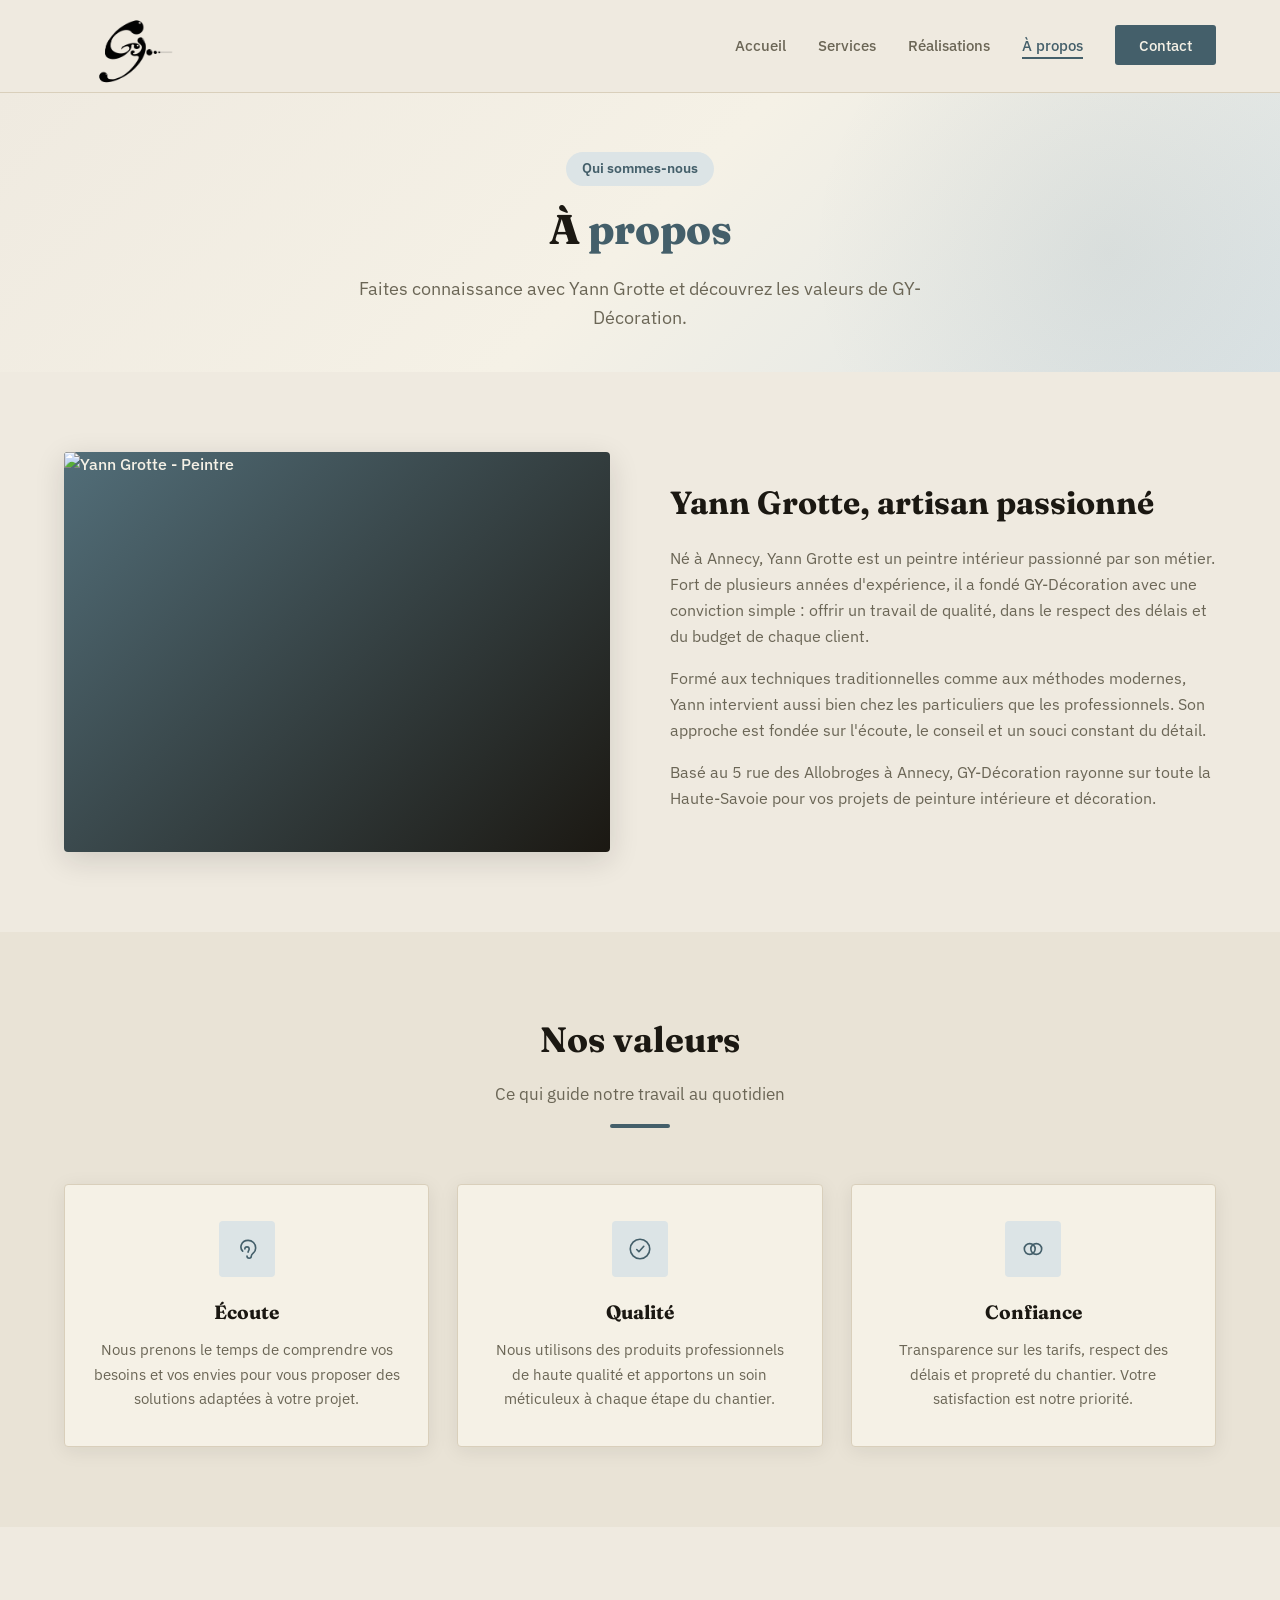
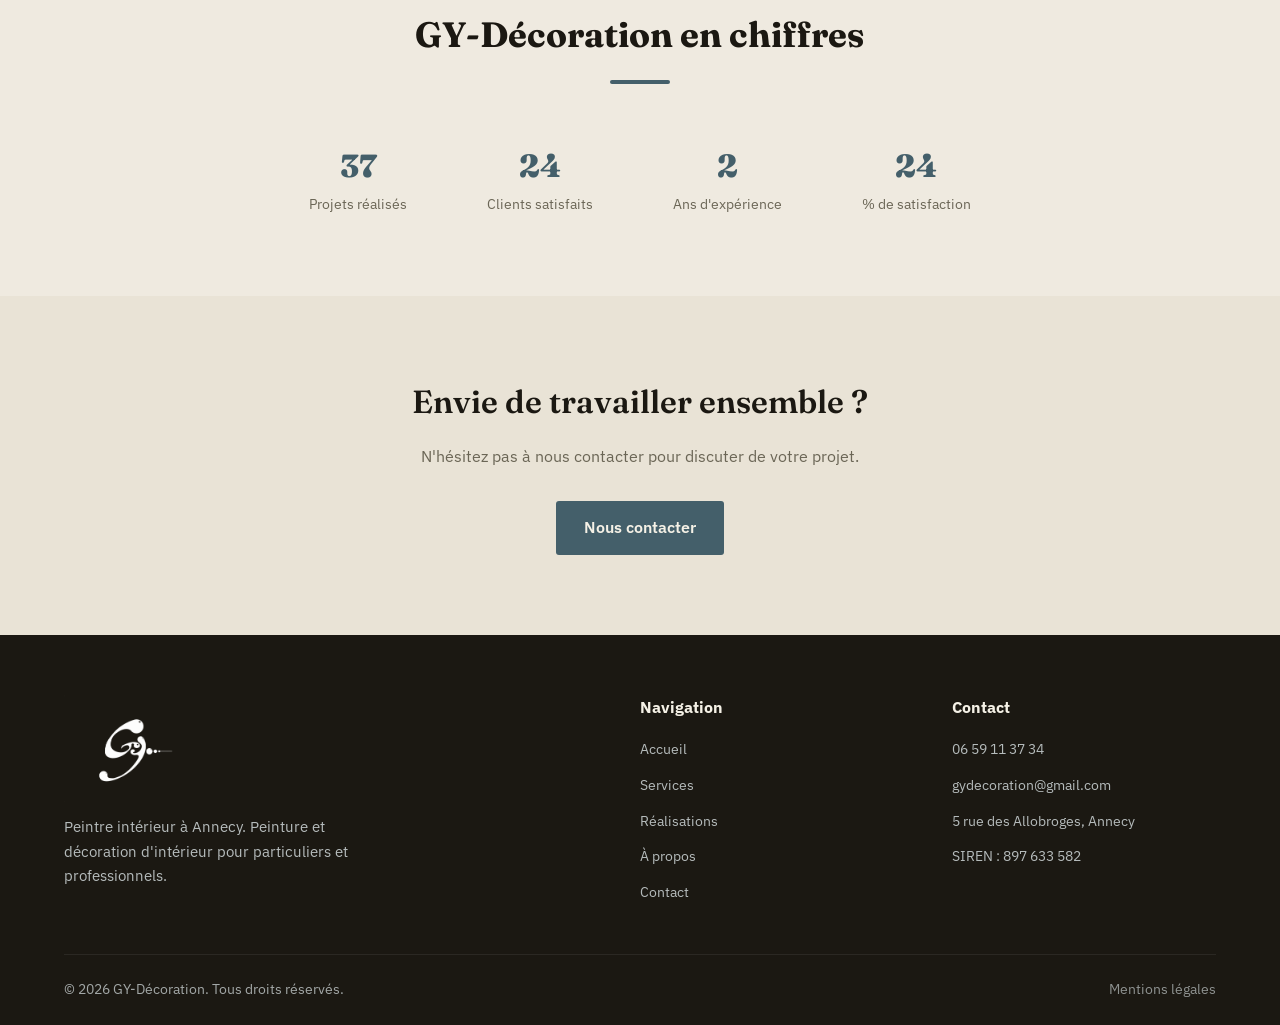
==== a-propos.html @ 1b8e7535 "Site vitrine GY-Décoration : direction Noir & Matière, formulaire fonctionnel, mentions légales et S" ====
<!doctype html>
<html lang="fr">
  <head>
    <meta charset="UTF-8" />
    <meta name="viewport" content="width=device-width, initial-scale=1.0" />
    <title>À propos | GY-Décoration - Peintre intérieur à Annecy</title>
    <meta
      name="description"
      content="Découvrez Yann Grotte et GY-Décoration, votre artisan peintre intérieur de confiance à Annecy depuis plusieurs années."
    />
    <meta property="og:type" content="website" />
    <meta property="og:title" content="À propos | GY-Décoration - Peintre intérieur à Annecy" />
    <meta property="og:description" content="Découvrez Yann Grotte et GY-Décoration, votre artisan peintre intérieur de confiance à Annecy depuis plusieurs années." />
    <meta property="og:image" content="https://gy-decoration.fr/img/logo-gy.png" />
    <meta property="og:url" content="https://gy-decoration.fr/a-propos.html" />
    <meta property="og:locale" content="fr_FR" />
    <meta name="twitter:card" content="summary_large_image" />
    <meta name="twitter:title" content="À propos | GY-Décoration - Peintre intérieur à Annecy" />
    <meta name="twitter:description" content="Découvrez Yann Grotte et GY-Décoration, votre artisan peintre intérieur de confiance à Annecy depuis plusieurs années." />
    <meta name="twitter:image" content="https://gy-decoration.fr/img/logo-gy.png" />
    <link rel="canonical" href="https://gy-decoration.fr/a-propos.html" />
    <link rel="preconnect" href="https://fonts.googleapis.com" />
    <link rel="preconnect" href="https://fonts.gstatic.com" crossorigin />
    <link
      href="https://fonts.googleapis.com/css2?family=Fraunces:opsz,wght@9..144,400;9..144,600&family=IBM+Plex+Sans:wght@400;500;600&display=swap"
      rel="stylesheet"
    />
    <link rel="icon" href="img/logo-gy.png" type="image/png" />
    <link rel="stylesheet" href="css/style.css" />
  </head>
  <body>
    <!-- HEADER -->
    <header class="header" id="header">
      <div class="container">
        <a href="index.html" class="logo"
          ><img src="img/logo-gy.png" alt=""
        /></a>
        <nav>
          <ul class="nav-links" id="navLinks">
            <li><a href="index.html">Accueil</a></li>
            <li><a href="services.html">Services</a></li>
            <li><a href="realisations.html">Réalisations</a></li>
            <li><a href="a-propos.html" class="active">À propos</a></li>
            <li><a href="contact.html" class="nav-cta">Contact</a></li>
          </ul>
        </nav>
        <button class="burger" id="burger" aria-label="Menu">
          <span></span>
          <span></span>
          <span></span>
        </button>
      </div>
    </header>

    <!-- PAGE HEADER -->
    <section class="hero" style="padding: 60px 0 40px">
      <div class="container" style="display: block; text-align: center">
        <span class="hero-badge">Qui sommes-nous</span>
        <h1 style="font-size: 2.6rem">
          À <span class="highlight">propos</span>
        </h1>
        <p
          style="max-width: 600px; margin: 16px auto 0; color: var(--gray-600)"
        >
          Faites connaissance avec Yann Grotte et découvrez les valeurs de
          GY-Décoration.
        </p>
      </div>
    </section>

    <!-- ABOUT -->
    <section class="section">
      <div class="container">
        <div class="about-content">
          <div class="about-image">
            <img
              src="https://images.pexels.com/photos/5691471/pexels-photo-5691471.jpeg?auto=compress&cs=tinysrgb&w=600&h=500&fit=crop"
              alt="Yann Grotte - Peintre"
              class="placeholder-img"
              style="object-fit: cover"
            />
          </div>
          <div class="about-text">
            <h2>Yann Grotte, artisan passionné</h2>
            <p>
              Né à Annecy, Yann Grotte est un peintre intérieur passionné par
              son métier. Fort de plusieurs années d'expérience, il a fondé
              GY-Décoration avec une conviction simple : offrir un travail de
              qualité, dans le respect des délais et du budget de chaque client.
            </p>
            <p>
              Formé aux techniques traditionnelles comme aux méthodes modernes,
              Yann intervient aussi bien chez les particuliers que les
              professionnels. Son approche est fondée sur l'écoute, le conseil
              et un souci constant du détail.
            </p>
            <p>
              Basé au 5 rue des Allobroges à Annecy, GY-Décoration rayonne sur
              toute la Haute-Savoie pour vos projets de peinture intérieure et
              décoration.
            </p>
          </div>
        </div>
      </div>
    </section>

    <!-- VALEURS -->
    <section class="section section-alt">
      <div class="container">
        <div class="section-header">
          <h2>Nos valeurs</h2>
          <p>Ce qui guide notre travail au quotidien</p>
          <div class="line"></div>
        </div>
        <div
          class="services-grid"
          style="grid-template-columns: repeat(3, 1fr)"
        >
          <div class="service-card" style="text-align: center">
            <div class="service-icon" style="margin: 0 auto 20px"><svg viewBox="0 0 24 24" fill="none" stroke="currentColor" stroke-width="1.5" stroke-linecap="round" stroke-linejoin="round" width="26" height="26"><path d="M8 14c-1.5-1.5-2-3.5-1.3-5.7C7.6 5.7 10 4 13 4c3.9 0 7 3.1 7 7 0 2.5-1.3 4-2.5 5-.8.7-1.5 1.3-1.5 2.5a2 2 0 0 1-4 0"/><path d="M10 12a2 2 0 1 1 4 0c0 1.2-1 1.8-1 3"/></svg></div>
            <h3>Écoute</h3>
            <p>
              Nous prenons le temps de comprendre vos besoins et vos envies pour
              vous proposer des solutions adaptées à votre projet.
            </p>
          </div>
          <div class="service-card" style="text-align: center">
            <div class="service-icon" style="margin: 0 auto 20px"><svg viewBox="0 0 24 24" fill="none" stroke="currentColor" stroke-width="1.5" stroke-linecap="round" stroke-linejoin="round" width="26" height="26"><circle cx="12" cy="12" r="9"/><path d="M9 12.5l2 2 4.5-5"/></svg></div>
            <h3>Qualité</h3>
            <p>
              Nous utilisons des produits professionnels de haute qualité et
              apportons un soin méticuleux à chaque étape du chantier.
            </p>
          </div>
          <div class="service-card" style="text-align: center">
            <div class="service-icon" style="margin: 0 auto 20px"><svg viewBox="0 0 24 24" fill="none" stroke="currentColor" stroke-width="1.5" stroke-linecap="round" stroke-linejoin="round" width="26" height="26"><circle cx="9" cy="12" r="5"/><circle cx="15" cy="12" r="5"/></svg></div>
            <h3>Confiance</h3>
            <p>
              Transparence sur les tarifs, respect des délais et propreté du
              chantier. Votre satisfaction est notre priorité.
            </p>
          </div>
        </div>
      </div>
    </section>

    <!-- CHIFFRES -->
    <section class="section">
      <div class="container">
        <div class="section-header">
          <h2>GY-Décoration en chiffres</h2>
          <div class="line"></div>
        </div>
        <div class="about-stats" style="justify-content: center; gap: 80px">
          <div class="stat">
            <span class="number" data-count="150">0</span>
            <span class="label">Projets réalisés</span>
          </div>
          <div class="stat">
            <span class="number" data-count="100">0</span>
            <span class="label">Clients satisfaits</span>
          </div>
          <div class="stat">
            <span class="number" data-count="10">0</span>
            <span class="label">Ans d'expérience</span>
          </div>
          <div class="stat">
            <span class="number" data-count="100">0</span>
            <span class="label">% de satisfaction</span>
          </div>
        </div>
      </div>
    </section>

    <!-- CTA -->
    <section class="section section-alt">
      <div class="container" style="text-align: center">
        <h2
          style="font-size: 2rem; color: var(--blue-900); margin-bottom: 16px"
        >
          Envie de travailler ensemble ?
        </h2>
        <p
          style="
            color: var(--gray-600);
            margin-bottom: 32px;
            max-width: 500px;
            margin-left: auto;
            margin-right: auto;
          "
        >
          N'hésitez pas à nous contacter pour discuter de votre projet.
        </p>
        <a href="contact.html" class="btn btn-primary">Nous contacter</a>
      </div>
    </section>

    <!-- FOOTER -->
    <footer class="footer">
      <div class="container">
        <div class="footer-grid">
          <div class="footer-brand">
            <a href="index.html" class="logo"
              ><img src="img/logo-gy.png" alt=""
            /></a>
            <p>
              Peintre intérieur à Annecy. Peinture et décoration d'intérieur
              pour particuliers et professionnels.
            </p>
          </div>
          <div>
            <h4>Navigation</h4>
            <ul>
              <li><a href="index.html">Accueil</a></li>
              <li><a href="services.html">Services</a></li>
              <li><a href="realisations.html">Réalisations</a></li>
              <li><a href="a-propos.html">À propos</a></li>
              <li><a href="contact.html">Contact</a></li>
            </ul>
          </div>
          <div>
            <h4>Contact</h4>
            <ul>
              <li><a href="tel:0659113734">06 59 11 37 34</a></li>
              <li>
                <a href="mailto:gydecoration@gmail.com"
                  >gydecoration@gmail.com</a
                >
              </li>
              <li><a href="#">5 rue des Allobroges, Annecy</a></li>
              <li><a href="#">SIREN : 897 633 582</a></li>
            </ul>
          </div>
        </div>
        <div class="footer-bottom">
          <span>&copy; 2026 GY-Décoration. Tous droits réservés.</span>
          <span><a href="mentions-legales.html" style="opacity: 0.85">Mentions légales</a></span>
        </div>
      </div>
    </footer>

    <script src="js/main.js"></script>
  </body>
</html>
---- css/style.css ----
/* ===== RESET & BASE ===== */
*,
*::before,
*::after {
  margin: 0;
  padding: 0;
  box-sizing: border-box;
}

:root {
  /* Direction "Noir et Matiere" : les noms de variables sont conserves
     pour ne pas casser les var() utilisees en inline dans les pages,
     mais portent desormais la palette plâtre, encre et ardoise. */
  --blue-900: #1b1812;
  --blue-700: #445f6a;
  --blue-600: #526e79;
  --blue-500: #7996a0;
  --blue-100: #dce4e6;
  --blue-50: #efeae0;
  --white: #f5f1e6;
  --gray-50: #e9e3d6;
  --gray-100: #e4dcc8;
  --gray-200: #d9cfbb;
  --gray-400: #a69c89;
  --gray-600: #6b6656;
  --gray-800: #2a251c;
  --shadow: 0 4px 20px rgba(27, 24, 18, 0.08);
  --shadow-lg: 0 8px 30px rgba(27, 24, 18, 0.14);
  --radius: 4px;
  --transition: 0.3s ease;
}

html {
  scroll-behavior: smooth;
}

body {
  font-family: 'IBM Plex Sans', system-ui, -apple-system, sans-serif;
  color: var(--gray-800);
  line-height: 1.6;
  background: var(--blue-50);
}

h1, h2, h3,
.hero h1,
.section-header h2,
.about-text h2,
.service-card h3,
.gallery-overlay h3,
.stat .number,
.contact-info h3,
.contact-form h3 {
  font-family: 'Fraunces', serif;
  font-weight: 600;
}

a {
  text-decoration: none;
  color: inherit;
}

ul {
  list-style: none;
}

img {
  max-width: 100%;
  display: block;
}

.container {
  max-width: 1200px;
  margin: 0 auto;
  padding: 0 24px;
}

/* ===== HEADER ===== */
.header {
  position: fixed;
  top: 0;
  left: 0;
  width: 100%;
  z-index: 1000;
  background: rgba(239, 234, 224, 0.92);
  backdrop-filter: blur(10px);
  border-bottom: 1px solid var(--gray-200);
  transition: var(--transition);
}

.header.scrolled {
  box-shadow: var(--shadow);
}

.header .container {
  display: flex;
  align-items: center;
  justify-content: space-between;
  height: 92px;
}

.logo {
  height: 100px;
  width: 150px;
  object-fit: contain;
}

.logo span {
  color: var(--blue-900);
}

.nav-links {
  display: flex;
  gap: 32px;
}

.nav-links a {
  font-size: 0.95rem;
  font-weight: 500;
  color: var(--gray-600);
  transition: var(--transition);
  position: relative;
}

.nav-links a::after {
  content: '';
  position: absolute;
  bottom: -4px;
  left: 0;
  width: 0;
  height: 2px;
  background: var(--blue-700);
  transition: var(--transition);
}

.nav-links a:hover,
.nav-links a.active {
  color: var(--blue-700);
}

.nav-links a:hover::after,
.nav-links a.active::after {
  width: 100%;
}

.nav-cta {
  background: var(--blue-700);
  color: var(--white) !important;
  padding: 10px 24px;
  border-radius: 3px;
  font-weight: 600;
  transition: var(--transition);
}

.nav-cta::after {
  display: none !important;
}

.nav-cta:hover {
  background: var(--blue-900);
  color: var(--white) !important;
}

/* Burger menu */
.burger {
  display: none;
  flex-direction: column;
  gap: 5px;
  cursor: pointer;
  background: none;
  border: none;
  padding: 4px;
}

.burger span {
  width: 24px;
  height: 2px;
  background: var(--gray-800);
  transition: var(--transition);
  border-radius: 2px;
}

.burger.active span:nth-child(1) {
  transform: rotate(45deg) translate(5px, 5px);
}

.burger.active span:nth-child(2) {
  opacity: 0;
}

.burger.active span:nth-child(3) {
  transform: rotate(-45deg) translate(5px, -5px);
}

/* ===== HERO ===== */
.hero {
  margin-top: 92px;
  padding: 100px 0 80px;
  background: linear-gradient(135deg, var(--blue-50) 0%, var(--white) 50%, var(--blue-100) 100%);
  position: relative;
  overflow: hidden;
}

.hero-watermark {
  position: absolute;
  top: -8%;
  right: -6%;
  width: 480px;
  max-width: 45vw;
  opacity: 0.05;
  pointer-events: none;
  z-index: 0;
}

.hero::before {
  content: '';
  position: absolute;
  top: -50%;
  right: -10%;
  width: 600px;
  height: 600px;
  border-radius: 50%;
  background: radial-gradient(circle, rgba(68, 95, 106, 0.08) 0%, transparent 70%);
}

.hero .container {
  display: flex;
  align-items: center;
  gap: 60px;
  position: relative;
  z-index: 1;
}

.hero-content {
  flex: 1;
}

.hero-badge {
  display: inline-block;
  background: var(--blue-100);
  color: var(--blue-700);
  padding: 6px 16px;
  border-radius: 20px;
  font-size: 0.85rem;
  font-weight: 600;
  margin-bottom: 20px;
}

.hero h1 {
  font-size: 3.2rem;
  font-weight: 800;
  line-height: 1.15;
  color: var(--blue-900);
  margin-bottom: 20px;
}

.hero h1 .highlight {
  color: var(--blue-700);
}

.hero p {
  font-size: 1.15rem;
  color: var(--gray-600);
  max-width: 500px;
  margin-bottom: 32px;
}

.hero-buttons {
  display: flex;
  gap: 16px;
  flex-wrap: wrap;
}

.hero-image {
  flex: 1;
  position: relative;
}

.hero-image .placeholder-img {
  width: 100%;
  height: 420px;
  background: linear-gradient(135deg, var(--blue-600), var(--blue-900));
  border-radius: var(--radius);
  display: flex;
  align-items: center;
  justify-content: center;
  color: var(--white);
  font-size: 1.1rem;
  font-weight: 500;
  box-shadow: var(--shadow-lg);
}

/* ===== BUTTONS ===== */
.btn {
  display: inline-flex;
  align-items: center;
  gap: 8px;
  padding: 14px 28px;
  border-radius: 3px;
  font-size: 1rem;
  font-weight: 600;
  cursor: pointer;
  transition: var(--transition);
  border: none;
}

.btn-primary {
  background: var(--blue-700);
  color: var(--white);
}

.btn-primary:hover {
  background: var(--blue-900);
  transform: translateY(-2px);
  box-shadow: 0 4px 12px rgba(27, 24, 18, 0.25);
}

.btn-outline {
  background: transparent;
  color: var(--blue-700);
  border: 2px solid var(--blue-700);
}

.btn-outline:hover {
  background: var(--blue-700);
  color: var(--white);
  transform: translateY(-2px);
}

/* ===== SECTIONS ===== */
.section {
  padding: 80px 0;
}

.section-alt {
  background: var(--gray-50);
}

.section-header {
  text-align: center;
  margin-bottom: 56px;
}

.section-header h2 {
  font-size: 2.2rem;
  font-weight: 700;
  color: var(--blue-900);
  margin-bottom: 12px;
}

.section-header p {
  font-size: 1.05rem;
  color: var(--gray-600);
  max-width: 600px;
  margin: 0 auto;
}

.section-header .line {
  width: 60px;
  height: 4px;
  background: var(--blue-700);
  border-radius: 2px;
  margin: 16px auto 0;
}

/* ===== SERVICES ===== */
.services-grid {
  display: grid;
  grid-template-columns: repeat(3, 1fr);
  gap: 28px;
}

.service-card {
  background: var(--white);
  padding: 36px 28px;
  border-radius: var(--radius);
  box-shadow: var(--shadow);
  transition: var(--transition);
  border: 1px solid var(--gray-200);
}

.service-card:hover {
  transform: translateY(-6px);
  box-shadow: var(--shadow-lg);
  border-color: var(--blue-500);
}

.service-icon {
  width: 56px;
  height: 56px;
  background: var(--blue-100);
  color: var(--blue-700);
  border-radius: 4px;
  display: flex;
  align-items: center;
  justify-content: center;
  font-size: 1.6rem;
  margin-bottom: 20px;
}

.service-card h3 {
  font-size: 1.2rem;
  font-weight: 700;
  color: var(--blue-900);
  margin-bottom: 10px;
}

.service-card p {
  font-size: 0.95rem;
  color: var(--gray-600);
}

/* ===== REALISATIONS ===== */
.gallery-grid {
  display: grid;
  grid-template-columns: repeat(3, 1fr);
  gap: 24px;
}

.gallery-item {
  position: relative;
  border-radius: var(--radius);
  overflow: hidden;
  cursor: pointer;
}

.gallery-item .placeholder-img {
  width: 100%;
  height: 280px;
  background: linear-gradient(135deg, var(--blue-500), var(--blue-900));
  display: flex;
  align-items: center;
  justify-content: center;
  color: var(--white);
  font-weight: 500;
  transition: var(--transition);
}

.gallery-overlay {
  position: absolute;
  inset: 0;
  background: linear-gradient(to top, rgba(27, 24, 18, 0.85), transparent);
  display: flex;
  flex-direction: column;
  justify-content: flex-end;
  padding: 24px;
  opacity: 0;
  transition: var(--transition);
}

.gallery-item:hover .gallery-overlay {
  opacity: 1;
}

.gallery-item:hover .placeholder-img {
  transform: scale(1.05);
}

.gallery-overlay h3 {
  color: var(--white);
  font-size: 1.1rem;
  margin-bottom: 4px;
}

.gallery-overlay p {
  color: var(--blue-100);
  font-size: 0.9rem;
}

/* ===== A PROPOS ===== */
.about-content {
  display: flex;
  align-items: center;
  gap: 60px;
}

.about-image {
  flex: 1;
}

.about-image .placeholder-img {
  width: 100%;
  height: 400px;
  background: linear-gradient(135deg, var(--blue-600), var(--blue-900));
  border-radius: var(--radius);
  display: flex;
  align-items: center;
  justify-content: center;
  color: var(--white);
  font-weight: 500;
  box-shadow: var(--shadow-lg);
}

.about-text {
  flex: 1;
}

.about-text h2 {
  font-size: 2rem;
  font-weight: 700;
  color: var(--blue-900);
  margin-bottom: 16px;
}

.about-text p {
  color: var(--gray-600);
  margin-bottom: 16px;
  font-size: 1.02rem;
}

.about-stats {
  display: flex;
  gap: 40px;
  margin-top: 28px;
}

.stat {
  text-align: center;
}

.stat .number {
  font-size: 2rem;
  font-weight: 800;
  color: var(--blue-700);
  display: block;
}

.stat .label {
  font-size: 0.85rem;
  color: var(--gray-600);
  margin-top: 4px;
}

/* ===== CONTACT ===== */
.contact-wrapper {
  display: grid;
  grid-template-columns: 1fr 1fr;
  gap: 48px;
}

.contact-info h3 {
  font-size: 1.4rem;
  font-weight: 700;
  color: var(--blue-900);
  margin-bottom: 16px;
}

.contact-info p {
  color: var(--gray-600);
  margin-bottom: 28px;
}

.contact-detail {
  display: flex;
  align-items: center;
  gap: 16px;
  margin-bottom: 20px;
}

.contact-detail .icon {
  width: 48px;
  height: 48px;
  background: var(--blue-100);
  color: var(--blue-700);
  border-radius: 4px;
  display: flex;
  align-items: center;
  justify-content: center;
  font-size: 1.2rem;
  flex-shrink: 0;
}

.contact-detail .text strong {
  display: block;
  color: var(--blue-900);
  font-size: 0.95rem;
}

.contact-detail .text span {
  color: var(--gray-600);
  font-size: 0.9rem;
}

/* ===== FORM ===== */
.contact-form {
  background: var(--white);
  padding: 36px;
  border-radius: var(--radius);
  box-shadow: var(--shadow);
  border: 1px solid var(--gray-200);
}

.form-group {
  margin-bottom: 20px;
}

.form-group label {
  display: block;
  font-size: 0.9rem;
  font-weight: 600;
  color: var(--blue-900);
  margin-bottom: 6px;
}

.form-group input,
.form-group textarea,
.form-group select {
  width: 100%;
  padding: 12px 16px;
  border: 1px solid var(--gray-200);
  border-radius: 4px;
  font-size: 0.95rem;
  font-family: inherit;
  transition: var(--transition);
  background: var(--gray-50);
}

.form-group input:focus,
.form-group textarea:focus,
.form-group select:focus {
  outline: none;
  border-color: var(--blue-600);
  box-shadow: 0 0 0 3px rgba(68, 95, 106, 0.15);
  background: var(--white);
}

.form-group textarea {
  resize: vertical;
  min-height: 120px;
}

.form-row {
  display: grid;
  grid-template-columns: 1fr 1fr;
  gap: 16px;
}

.form-submit {
  width: 100%;
  padding: 14px;
  background: var(--blue-700);
  color: var(--white);
  border: none;
  border-radius: 4px;
  font-size: 1rem;
  font-weight: 600;
  cursor: pointer;
  transition: var(--transition);
}

.form-submit:hover {
  background: var(--blue-900);
}

/* ===== FOOTER ===== */
.footer {
  background: var(--blue-900);
  color: var(--white);
  padding: 60px 0 24px;
}

.footer-grid {
  display: grid;
  grid-template-columns: 2fr 1fr 1fr;
  gap: 48px;
  margin-bottom: 40px;
}

.footer-brand .logo {
  color: var(--white);
  font-size: 1.5rem;
  margin-bottom: 12px;
  display: inline-block;
}

.footer-brand .logo img {
  filter: brightness(0) invert(1);
}

.footer-brand .logo span {
  color: var(--blue-500);
}

.footer-brand p {
  color: var(--blue-100);
  font-size: 0.95rem;
  opacity: 0.8;
  max-width: 320px;
}

.footer h4 {
  font-size: 1rem;
  font-weight: 700;
  margin-bottom: 16px;
  color: var(--white);
}

.footer ul li {
  margin-bottom: 10px;
}

.footer ul li a {
  color: var(--blue-100);
  opacity: 0.8;
  font-size: 0.9rem;
  transition: var(--transition);
}

.footer ul li a:hover {
  opacity: 1;
  color: var(--white);
}

.footer-bottom {
  border-top: 1px solid rgba(255, 255, 255, 0.1);
  padding-top: 24px;
  display: flex;
  justify-content: space-between;
  align-items: center;
  font-size: 0.85rem;
  color: var(--blue-100);
  opacity: 0.7;
}

/* ===== RESPONSIVE ===== */
@media (max-width: 968px) {
  .hero .container {
    flex-direction: column;
    text-align: center;
  }

  .hero p {
    margin: 0 auto 32px;
  }

  .hero-buttons {
    justify-content: center;
  }

  .hero h1 {
    font-size: 2.4rem;
  }

  .services-grid {
    grid-template-columns: repeat(2, 1fr);
  }

  .gallery-grid {
    grid-template-columns: repeat(2, 1fr);
  }

  .about-content {
    flex-direction: column;
  }

  .contact-wrapper {
    grid-template-columns: 1fr;
  }

  .footer {
    padding: 48px 0 20px;
  }

  .footer-grid {
    grid-template-columns: 1fr 1fr;
    gap: 32px;
  }

  .footer-brand {
    grid-column: 1 / -1;
  }

  .footer-brand p {
    max-width: 100%;
  }
}

@media (max-width: 640px) {
  .nav-links {
    position: fixed;
    top: 92px;
    left: 0;
    width: 100%;
    background: var(--white);
    flex-direction: column;
    align-items: center;
    padding: 32px 0;
    gap: 24px;
    box-shadow: var(--shadow-lg);
    transform: translateY(-120%);
    transition: var(--transition);
  }

  .nav-links.open {
    transform: translateY(0);
  }

  .burger {
    display: flex;
  }

  .hero {
    padding: 60px 0;
  }

  .hero h1 {
    font-size: 2rem;
  }

  .services-grid {
    grid-template-columns: 1fr;
  }

  .gallery-grid {
    grid-template-columns: 1fr;
  }

  .about-stats {
    justify-content: center;
  }

  .form-row {
    grid-template-columns: 1fr;
  }

  .footer {
    padding: 40px 0 20px;
  }

  .footer-grid {
    grid-template-columns: 1fr 1fr;
    gap: 28px;
    margin-bottom: 28px;
    text-align: center;
  }

  .footer-brand {
    grid-column: 1 / -1;
  }

  .footer-brand p {
    max-width: 100%;
    margin: 0 auto;
  }

  .footer h4 {
    margin-bottom: 12px;
  }

  .footer ul li {
    margin-bottom: 8px;
  }

  .footer-bottom {
    flex-direction: column;
    gap: 8px;
    text-align: center;
  }

  .section {
    padding: 60px 0;
  }
}
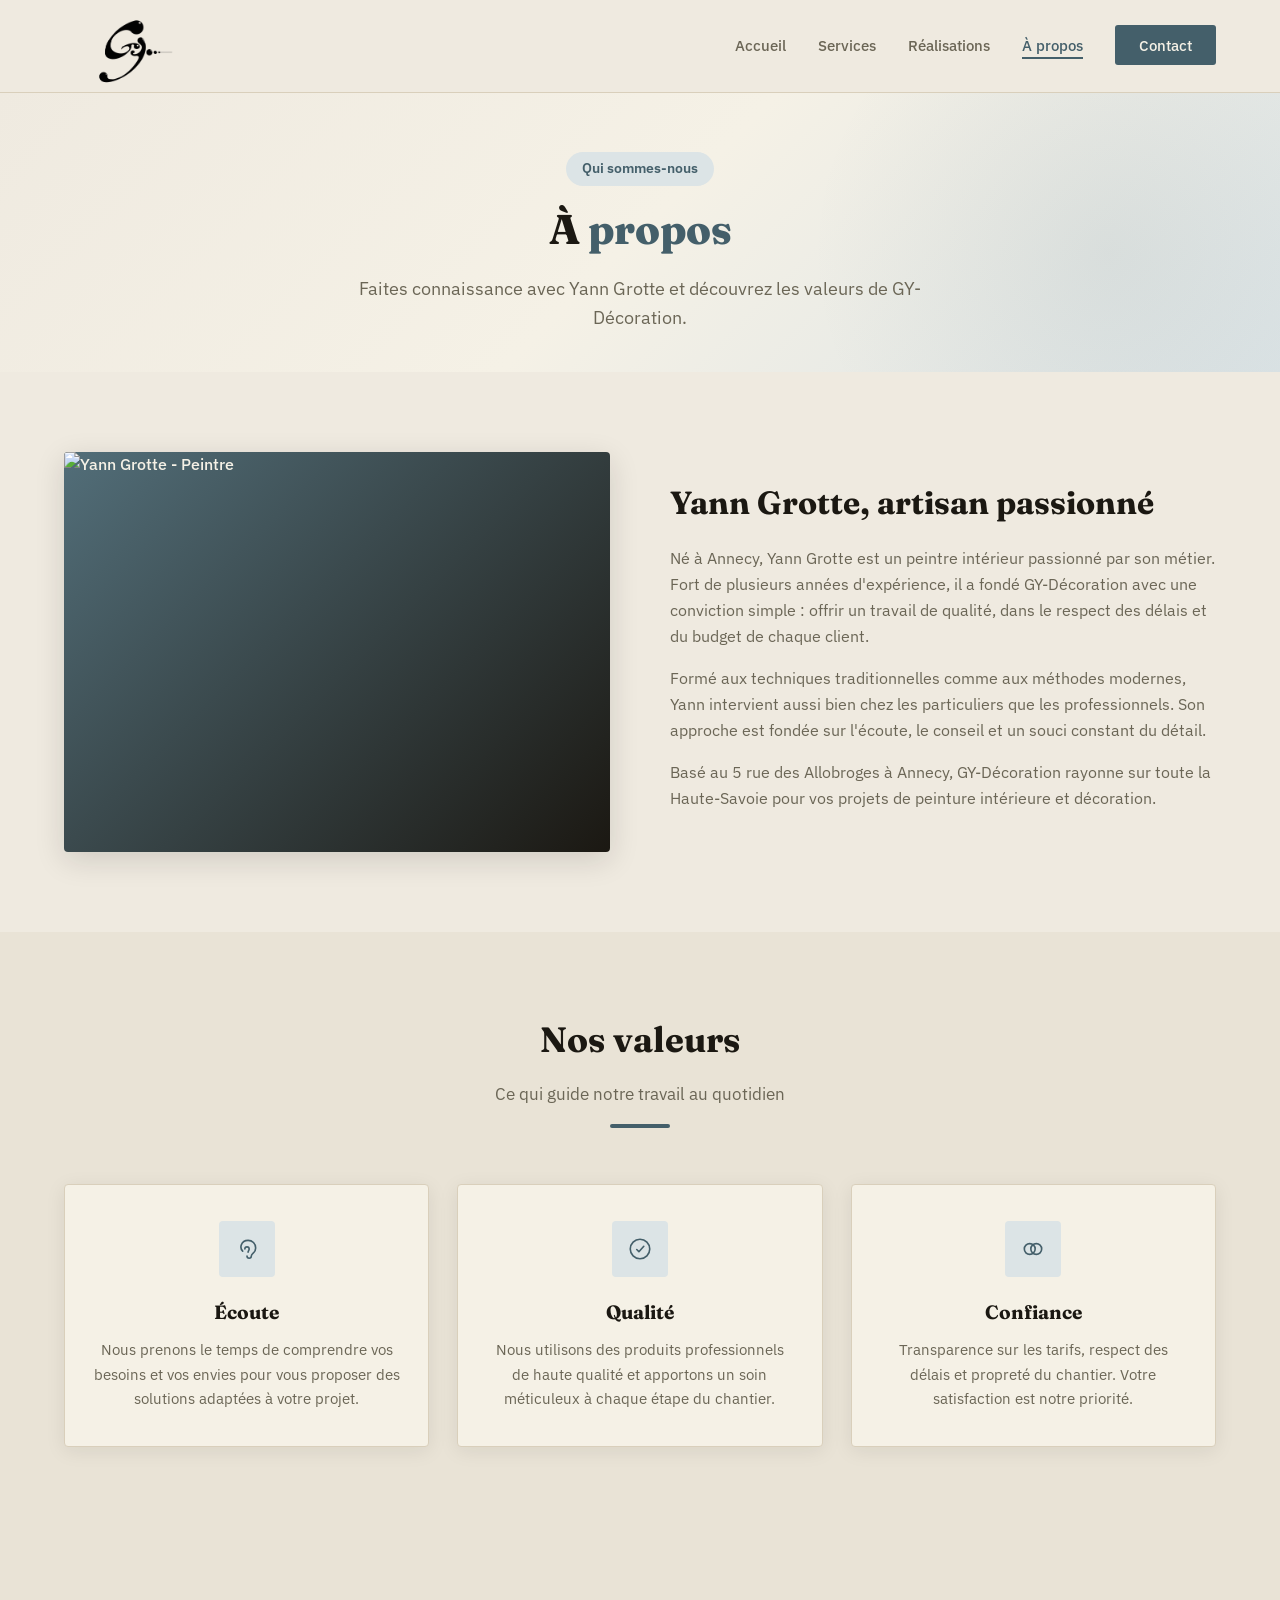
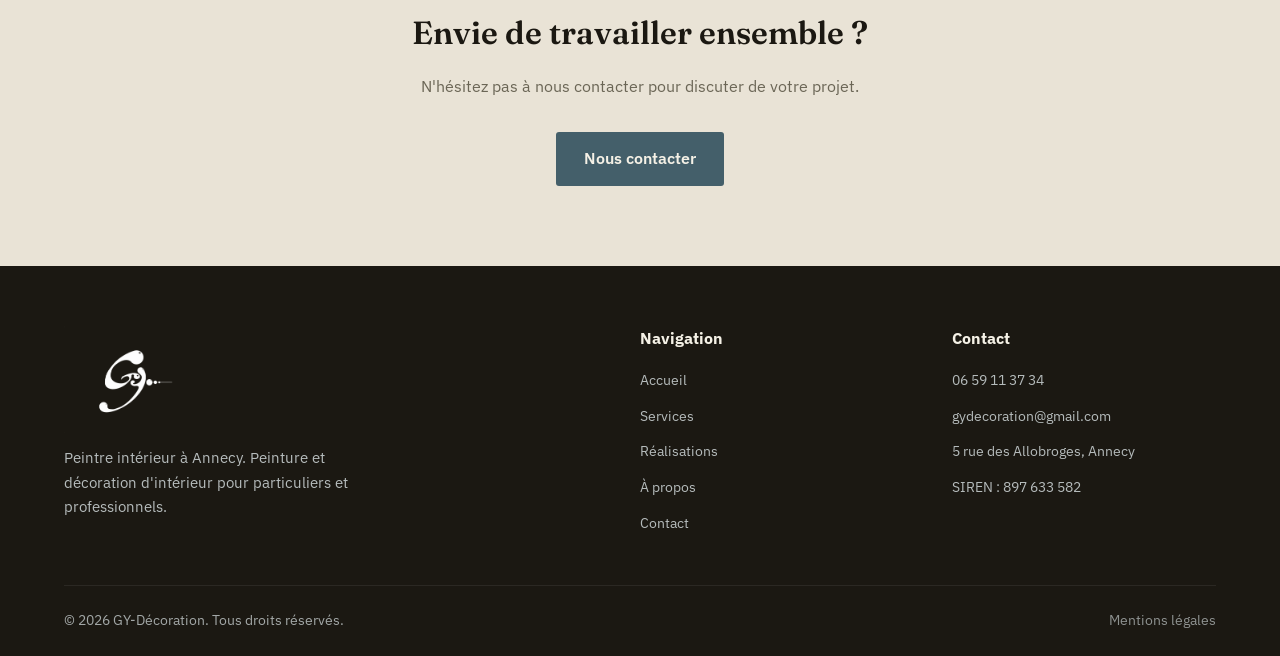
==== commit 3e784852: "Supprime les compteurs de statistiques (projets, clients, ans d'expérience) Yann ne souhaite pas aff" ====
--- a/a-propos.html
+++ b/a-propos.html
@@ -144,34 +144,6 @@
       </div>
     </section>
 
-    <!-- CHIFFRES -->
-    <section class="section">
-      <div class="container">
-        <div class="section-header">
-          <h2>GY-Décoration en chiffres</h2>
-          <div class="line"></div>
-        </div>
-        <div class="about-stats" style="justify-content: center; gap: 80px">
-          <div class="stat">
-            <span class="number" data-count="150">0</span>
-            <span class="label">Projets réalisés</span>
-          </div>
-          <div class="stat">
-            <span class="number" data-count="100">0</span>
-            <span class="label">Clients satisfaits</span>
-          </div>
-          <div class="stat">
-            <span class="number" data-count="10">0</span>
-            <span class="label">Ans d'expérience</span>
-          </div>
-          <div class="stat">
-            <span class="number" data-count="100">0</span>
-            <span class="label">% de satisfaction</span>
-          </div>
-        </div>
-      </div>
-    </section>
-
     <!-- CTA -->
     <section class="section section-alt">
       <div class="container" style="text-align: center">
--- a/css/style.css
+++ b/css/style.css
@@ -32,6 +32,7 @@
 
 html {
   scroll-behavior: smooth;
+  overscroll-behavior-y: none;
 }
 
 body {
@@ -39,6 +40,7 @@
   color: var(--gray-800);
   line-height: 1.6;
   background: var(--blue-50);
+  overscroll-behavior-y: none;
 }
 
 h1, h2, h3,
@@ -47,7 +49,6 @@
 .about-text h2,
 .service-card h3,
 .gallery-overlay h3,
-.stat .number,
 .contact-info h3,
 .contact-form h3 {
   font-family: 'Fraunces', serif;
@@ -505,29 +506,6 @@
   color: var(--gray-600);
   margin-bottom: 16px;
   font-size: 1.02rem;
-}
-
-.about-stats {
-  display: flex;
-  gap: 40px;
-  margin-top: 28px;
-}
-
-.stat {
-  text-align: center;
-}
-
-.stat .number {
-  font-size: 2rem;
-  font-weight: 800;
-  color: var(--blue-700);
-  display: block;
-}
-
-.stat .label {
-  font-size: 0.85rem;
-  color: var(--gray-600);
-  margin-top: 4px;
 }
 
 /* ===== CONTACT ===== */
@@ -787,11 +765,14 @@
     gap: 24px;
     box-shadow: var(--shadow-lg);
     transform: translateY(-120%);
-    transition: var(--transition);
+    visibility: hidden;
+    transition: transform var(--transition), visibility 0s linear 0.3s;
   }
 
   .nav-links.open {
     transform: translateY(0);
+    visibility: visible;
+    transition: transform var(--transition);
   }
 
   .burger {
@@ -812,10 +793,6 @@
 
   .gallery-grid {
     grid-template-columns: 1fr;
-  }
-
-  .about-stats {
-    justify-content: center;
   }
 
   .form-row {
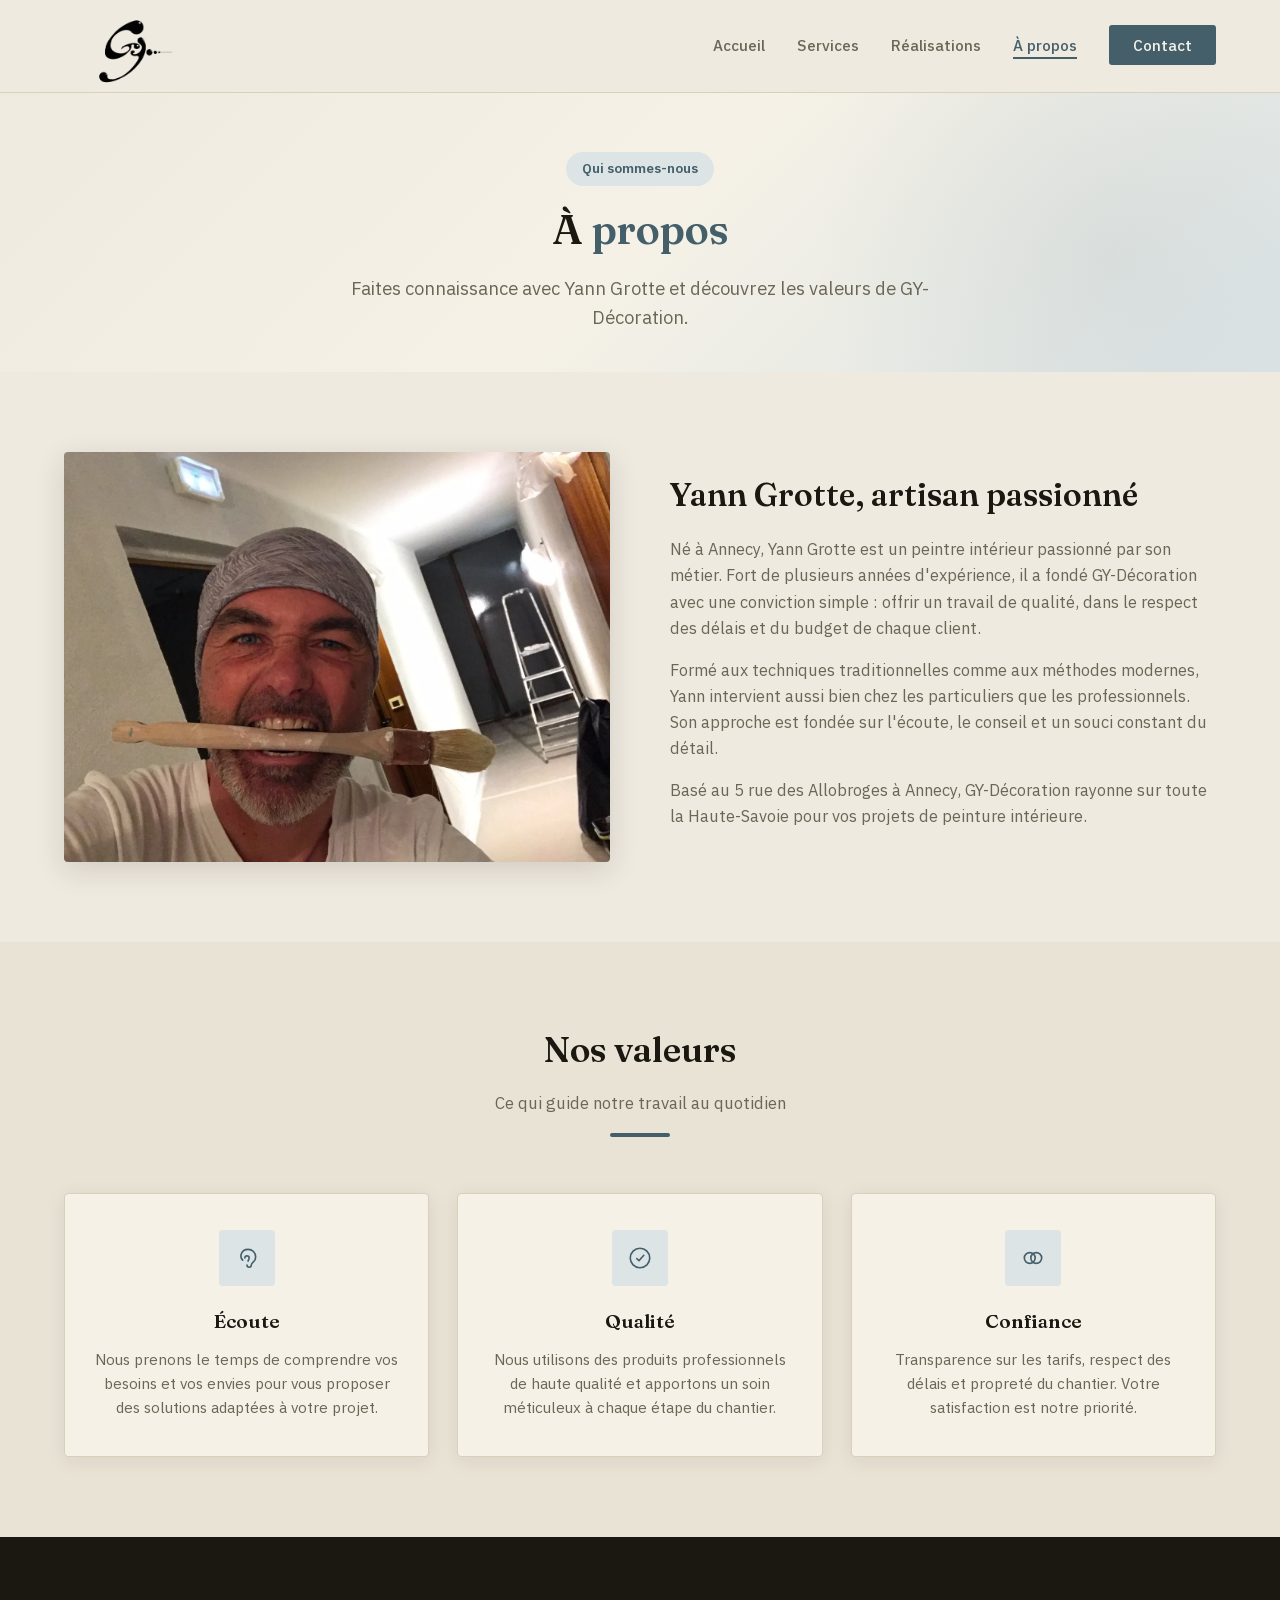
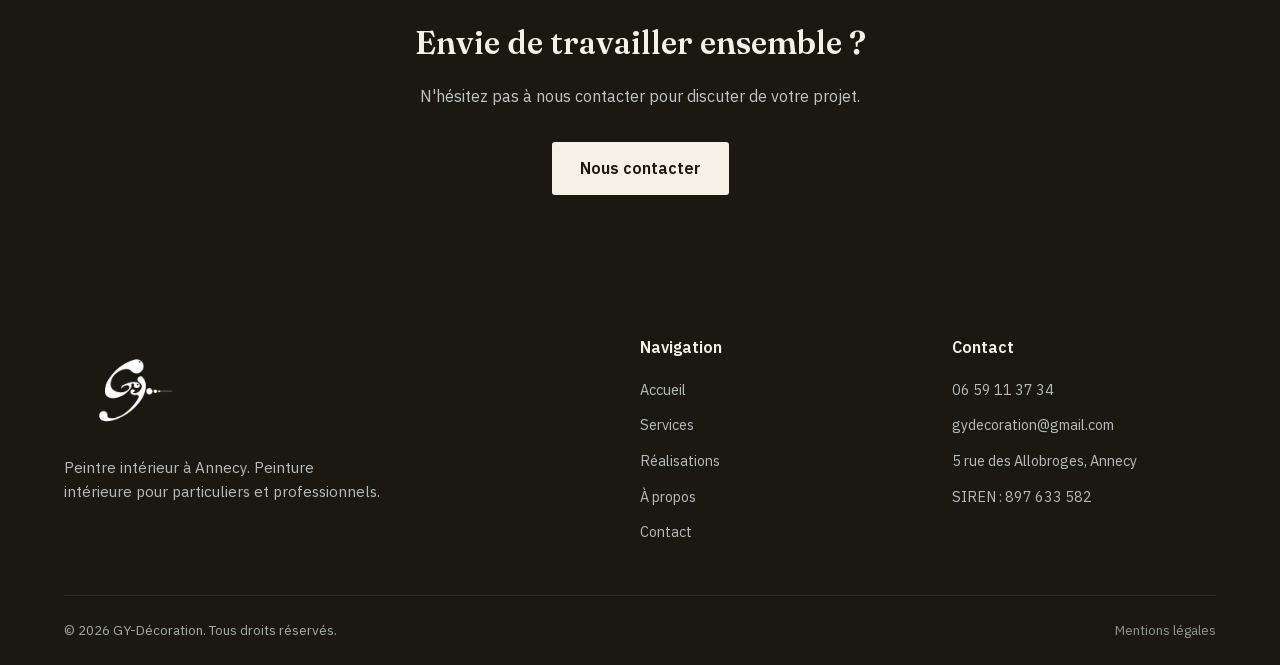
==== commit 91e72479: "Vraies photos de chantier, galerie filtrable, avant/après et mise en conformité RGPD - Photos de Yan" ====
--- a/a-propos.html
+++ b/a-propos.html
@@ -11,20 +11,15 @@
     <meta property="og:type" content="website" />
     <meta property="og:title" content="À propos | GY-Décoration - Peintre intérieur à Annecy" />
     <meta property="og:description" content="Découvrez Yann Grotte et GY-Décoration, votre artisan peintre intérieur de confiance à Annecy depuis plusieurs années." />
-    <meta property="og:image" content="https://gy-decoration.fr/img/logo-gy.png" />
+    <meta property="og:image" content="https://gy-decoration.fr/img/og-image.jpg" />
     <meta property="og:url" content="https://gy-decoration.fr/a-propos.html" />
     <meta property="og:locale" content="fr_FR" />
     <meta name="twitter:card" content="summary_large_image" />
     <meta name="twitter:title" content="À propos | GY-Décoration - Peintre intérieur à Annecy" />
     <meta name="twitter:description" content="Découvrez Yann Grotte et GY-Décoration, votre artisan peintre intérieur de confiance à Annecy depuis plusieurs années." />
-    <meta name="twitter:image" content="https://gy-decoration.fr/img/logo-gy.png" />
+    <meta name="twitter:image" content="https://gy-decoration.fr/img/og-image.jpg" />
     <link rel="canonical" href="https://gy-decoration.fr/a-propos.html" />
-    <link rel="preconnect" href="https://fonts.googleapis.com" />
-    <link rel="preconnect" href="https://fonts.gstatic.com" crossorigin />
-    <link
-      href="https://fonts.googleapis.com/css2?family=Fraunces:opsz,wght@9..144,400;9..144,600&family=IBM+Plex+Sans:wght@400;500;600&display=swap"
-      rel="stylesheet"
-    />
+    <link rel="preload" href="fonts/fraunces-latin.woff2" as="font" type="font/woff2" crossorigin />
     <link rel="icon" href="img/logo-gy.png" type="image/png" />
     <link rel="stylesheet" href="css/style.css" />
   </head>
@@ -73,12 +68,7 @@
       <div class="container">
         <div class="about-content">
           <div class="about-image">
-            <img
-              src="https://images.pexels.com/photos/5691471/pexels-photo-5691471.jpeg?auto=compress&cs=tinysrgb&w=600&h=500&fit=crop"
-              alt="Yann Grotte - Peintre"
-              class="placeholder-img"
-              style="object-fit: cover"
-            />
+            <img src="img/realisations/yann-grotte.webp" alt="Yann Grotte, peintre de GY-Décoration, pinceau entre les dents sur un chantier" width="1440" height="1080" decoding="async" />
           </div>
           <div class="about-text">
             <h2>Yann Grotte, artisan passionné</h2>
@@ -96,8 +86,7 @@
             </p>
             <p>
               Basé au 5 rue des Allobroges à Annecy, GY-Décoration rayonne sur
-              toute la Haute-Savoie pour vos projets de peinture intérieure et
-              décoration.
+              toute la Haute-Savoie pour vos projets de peinture intérieure.
             </p>
           </div>
         </div>
@@ -114,7 +103,6 @@
         </div>
         <div
           class="services-grid"
-          style="grid-template-columns: repeat(3, 1fr)"
         >
           <div class="service-card" style="text-align: center">
             <div class="service-icon" style="margin: 0 auto 20px"><svg viewBox="0 0 24 24" fill="none" stroke="currentColor" stroke-width="1.5" stroke-linecap="round" stroke-linejoin="round" width="26" height="26"><path d="M8 14c-1.5-1.5-2-3.5-1.3-5.7C7.6 5.7 10 4 13 4c3.9 0 7 3.1 7 7 0 2.5-1.3 4-2.5 5-.8.7-1.5 1.3-1.5 2.5a2 2 0 0 1-4 0"/><path d="M10 12a2 2 0 1 1 4 0c0 1.2-1 1.8-1 3"/></svg></div>
@@ -145,7 +133,7 @@
     </section>
 
     <!-- CTA -->
-    <section class="section section-alt">
+    <section class="section section-cta">
       <div class="container" style="text-align: center">
         <h2
           style="font-size: 2rem; color: var(--blue-900); margin-bottom: 16px"
@@ -176,8 +164,8 @@
               ><img src="img/logo-gy.png" alt=""
             /></a>
             <p>
-              Peintre intérieur à Annecy. Peinture et décoration d'intérieur
-              pour particuliers et professionnels.
+              Peintre intérieur à Annecy. Peinture intérieure pour particuliers
+              et professionnels.
             </p>
           </div>
           <div>
--- a/css/style.css
+++ b/css/style.css
@@ -1,3 +1,22 @@
+/* ===== POLICES (hébergées sur le site : aucune requête vers Google, RGPD) ===== */
+@font-face {
+  font-family: 'Fraunces';
+  font-style: normal;
+  font-weight: 400 600;
+  font-display: swap;
+  src: url('../fonts/fraunces-latin.woff2') format('woff2');
+  unicode-range: U+0000-00FF, U+0131, U+0152-0153, U+02BB-02BC, U+02C6, U+02DA, U+02DC, U+0304, U+0308, U+0329, U+2000-206F, U+20AC, U+2122, U+2191, U+2193, U+2212, U+2215, U+FEFF, U+FFFD;
+}
+
+@font-face {
+  font-family: 'IBM Plex Sans';
+  font-style: normal;
+  font-weight: 400 600;
+  font-display: swap;
+  src: url('../fonts/ibm-plex-sans-latin.woff2') format('woff2');
+  unicode-range: U+0000-00FF, U+0131, U+0152-0153, U+02BB-02BC, U+02C6, U+02DA, U+02DC, U+0304, U+0308, U+0329, U+2000-206F, U+20AC, U+2122, U+2191, U+2193, U+2212, U+2215, U+FEFF, U+FFFD;
+}
+
 /* ===== RESET & BASE ===== */
 *,
 *::before,
@@ -276,18 +295,25 @@
   position: relative;
 }
 
-.hero-image .placeholder-img {
+.hero-image img {
   width: 100%;
-  height: 420px;
-  background: linear-gradient(135deg, var(--blue-600), var(--blue-900));
+  height: 440px;
+  object-fit: cover;
   border-radius: var(--radius);
-  display: flex;
-  align-items: center;
-  justify-content: center;
+  box-shadow: var(--shadow-lg);
+  background: var(--gray-200);
+}
+
+.hero-image-caption {
+  position: absolute;
+  left: 16px;
+  bottom: 16px;
+  background: rgba(27, 24, 18, 0.72);
   color: var(--white);
-  font-size: 1.1rem;
-  font-weight: 500;
-  box-shadow: var(--shadow-lg);
+  font-size: 0.8rem;
+  letter-spacing: 0.02em;
+  padding: 6px 12px;
+  border-radius: 3px;
 }
 
 /* ===== BUTTONS ===== */
@@ -419,21 +445,28 @@
 
 .gallery-item {
   position: relative;
+  display: block;
   border-radius: var(--radius);
   overflow: hidden;
-  cursor: pointer;
-}
-
-.gallery-item .placeholder-img {
+  cursor: zoom-in;
+  background: var(--gray-200);
+}
+
+.gallery-item img {
   width: 100%;
-  height: 280px;
-  background: linear-gradient(135deg, var(--blue-500), var(--blue-900));
-  display: flex;
-  align-items: center;
-  justify-content: center;
-  color: var(--white);
-  font-weight: 500;
-  transition: var(--transition);
+  height: auto;
+  aspect-ratio: 4 / 3;
+  object-fit: cover;
+  transition: transform 0.6s ease;
+}
+
+.gallery-item:focus-visible {
+  outline: 3px solid var(--blue-700);
+  outline-offset: 3px;
+}
+
+.gallery-item.is-hidden {
+  display: none;
 }
 
 .gallery-overlay {
@@ -448,12 +481,21 @@
   transition: var(--transition);
 }
 
-.gallery-item:hover .gallery-overlay {
+.gallery-item:hover .gallery-overlay,
+.gallery-item:focus-visible .gallery-overlay {
   opacity: 1;
 }
 
-.gallery-item:hover .placeholder-img {
-  transform: scale(1.05);
+.gallery-item:hover img {
+  transform: scale(1.04);
+}
+
+/* Sur écran tactile, pas de survol : la légende reste visible */
+@media (hover: none) {
+  .gallery-overlay {
+    opacity: 1;
+    background: linear-gradient(to top, rgba(27, 24, 18, 0.75), transparent 55%);
+  }
 }
 
 .gallery-overlay h3 {
@@ -478,17 +520,14 @@
   flex: 1;
 }
 
-.about-image .placeholder-img {
+.about-image img {
   width: 100%;
-  height: 400px;
-  background: linear-gradient(135deg, var(--blue-600), var(--blue-900));
+  height: auto;
+  aspect-ratio: 4 / 3;
+  object-fit: cover;
   border-radius: var(--radius);
-  display: flex;
-  align-items: center;
-  justify-content: center;
-  color: var(--white);
-  font-weight: 500;
   box-shadow: var(--shadow-lg);
+  background: var(--gray-200);
 }
 
 .about-text {
@@ -506,6 +545,10 @@
   color: var(--gray-600);
   margin-bottom: 16px;
   font-size: 1.02rem;
+}
+
+.about-text .btn {
+  margin-top: 8px;
 }
 
 /* ===== CONTACT ===== */
@@ -629,6 +672,57 @@
   background: var(--blue-900);
 }
 
+/* ===== CARTE (chargée au clic) ===== */
+.map-consent {
+  height: 100%;
+  display: flex;
+  flex-direction: column;
+  align-items: center;
+  justify-content: center;
+  gap: 8px;
+  padding: 20px;
+  text-align: center;
+  background: var(--gray-50);
+  color: var(--blue-700);
+}
+
+.map-consent p {
+  margin: 0;
+  color: var(--blue-900);
+  font-weight: 500;
+}
+
+.map-consent-btn {
+  padding: 8px 18px;
+  font-size: 0.9rem;
+}
+
+.map-consent small {
+  font-size: 0.75rem;
+  color: var(--gray-600);
+  max-width: 340px;
+}
+
+.map-consent small a,
+.form-rgpd a {
+  color: var(--blue-700);
+  text-decoration: underline;
+}
+
+.map-consent iframe {
+  border: 0;
+  display: block;
+  width: 100%;
+  height: 100%;
+}
+
+.form-rgpd {
+  font-size: 0.75rem;
+  line-height: 1.5;
+  color: var(--gray-600);
+  margin-top: 16px;
+}
+
 /* ===== FOOTER ===== */
 .footer {
   background: var(--blue-900);
@@ -699,6 +793,290 @@
   opacity: 0.7;
 }
 
+
+/* ===== GRILLE 4 COLONNES (méthode) ===== */
+.services-grid-4 {
+  grid-template-columns: repeat(4, 1fr);
+}
+
+/* 5 cartes : la dernière ligne est centrée au lieu de rester calée à gauche */
+.services-grid-center {
+  display: flex;
+  flex-wrap: wrap;
+  justify-content: center;
+}
+
+.services-grid-center .service-card {
+  flex: 0 1 calc((100% - 56px) / 3);
+}
+
+/* ===== CTA ===== */
+.section-cta {
+  background: var(--blue-900);
+}
+
+.section-cta h2 {
+  color: var(--white) !important;
+}
+
+.section-cta p {
+  color: var(--blue-100) !important;
+  opacity: 0.85;
+}
+
+.section-cta .btn-primary {
+  background: var(--white);
+  color: var(--blue-900);
+}
+
+.section-cta .btn-primary:hover {
+  background: var(--blue-100);
+  box-shadow: none;
+}
+
+/* ===== FILTRES REALISATIONS ===== */
+.filters {
+  display: flex;
+  flex-wrap: wrap;
+  justify-content: center;
+  gap: 10px;
+  margin-bottom: 40px;
+}
+
+.filter {
+  font: inherit;
+  font-size: 0.92rem;
+  font-weight: 500;
+  padding: 9px 18px;
+  border-radius: 3px;
+  border: 1px solid var(--gray-200);
+  background: var(--white);
+  color: var(--gray-600);
+  cursor: pointer;
+  transition: var(--transition);
+}
+
+.filter:hover {
+  border-color: var(--blue-700);
+  color: var(--blue-700);
+}
+
+.filter.is-active {
+  background: var(--blue-900);
+  border-color: var(--blue-900);
+  color: var(--white);
+}
+
+/* ===== AVANT / APRES ===== */
+.ba-grid {
+  display: grid;
+  grid-template-columns: repeat(2, 1fr);
+  gap: 32px;
+}
+
+.ba-grid-single {
+  grid-template-columns: 1fr;
+  max-width: 860px;
+  margin: 0 auto;
+}
+
+.ba-frame {
+  position: relative;
+  overflow: hidden;
+  border-radius: var(--radius);
+  box-shadow: var(--shadow-lg);
+  aspect-ratio: 4 / 3;
+  background: var(--gray-200);
+  user-select: none;
+}
+
+.ba-frame img {
+  position: absolute;
+  inset: 0;
+  width: 100%;
+  height: 100%;
+  object-fit: cover;
+  pointer-events: none;
+}
+
+.ba-before {
+  clip-path: inset(0 calc(100% - var(--pos)) 0 0);
+}
+
+.ba-handle {
+  position: absolute;
+  top: 0;
+  bottom: 0;
+  left: var(--pos);
+  width: 2px;
+  margin-left: -1px;
+  background: var(--white);
+  pointer-events: none;
+}
+
+.ba-handle::after {
+  content: '';
+  position: absolute;
+  top: 50%;
+  left: 50%;
+  width: 44px;
+  height: 44px;
+  transform: translate(-50%, -50%);
+  border-radius: 50%;
+  background: var(--white) url("data:image/svg+xml,%3Csvg xmlns='http://www.w3.org/2000/svg' viewBox='0 0 24 24' fill='none' stroke='%231b1812' stroke-width='1.6' stroke-linecap='round' stroke-linejoin='round'%3E%3Cpath d='M9 7l-5 5 5 5M15 7l5 5-5 5'/%3E%3C/svg%3E") center / 22px no-repeat;
+  box-shadow: 0 2px 10px rgba(27, 24, 18, 0.3);
+}
+
+.ba-range {
+  position: absolute;
+  inset: 0;
+  width: 100%;
+  height: 100%;
+  margin: 0;
+  opacity: 0;
+  cursor: ew-resize;
+  touch-action: pan-y;
+}
+
+.ba-range:focus-visible ~ .ba-handle::after,
+.ba-frame:has(.ba-range:focus-visible) .ba-handle::after {
+  outline: 3px solid var(--blue-500);
+  outline-offset: 2px;
+}
+
+.ba-tag {
+  position: absolute;
+  top: 14px;
+  padding: 4px 10px;
+  font-size: 0.75rem;
+  font-weight: 600;
+  letter-spacing: 0.08em;
+  text-transform: uppercase;
+  background: rgba(27, 24, 18, 0.72);
+  color: var(--white);
+  border-radius: 3px;
+  pointer-events: none;
+}
+
+.ba-tag-before {
+  left: 14px;
+}
+
+.ba-tag-after {
+  right: 14px;
+}
+
+.ba figcaption {
+  margin-top: 14px;
+  font-size: 0.95rem;
+  color: var(--gray-600);
+  text-align: center;
+}
+
+.ba figcaption strong {
+  font-family: 'Fraunces', serif;
+  font-weight: 600;
+  color: var(--blue-900);
+}
+
+/* ===== LIGHTBOX ===== */
+.lightbox {
+  border: none;
+  padding: 0;
+  background: transparent;
+  max-width: 100vw;
+  max-height: 100vh;
+  width: 100vw;
+  height: 100vh;
+  margin: 0;
+  overflow: hidden;
+}
+
+.lightbox[open] {
+  display: flex;
+  align-items: center;
+  justify-content: center;
+}
+
+.lightbox::backdrop {
+  background: rgba(17, 15, 11, 0.94);
+}
+
+.lightbox figure {
+  max-width: min(1200px, 88vw);
+  text-align: center;
+}
+
+.lightbox img {
+  max-width: 100%;
+  max-height: 82vh;
+  margin: 0 auto;
+  border-radius: 3px;
+}
+
+.lightbox figcaption {
+  margin-top: 14px;
+  color: var(--blue-100);
+  font-size: 0.95rem;
+}
+
+.lightbox figcaption strong {
+  font-family: 'Fraunces', serif;
+  font-weight: 600;
+  color: var(--white);
+  margin-right: 6px;
+}
+
+.lightbox-close,
+.lightbox-nav {
+  position: absolute;
+  background: none;
+  border: none;
+  color: var(--white);
+  cursor: pointer;
+  line-height: 1;
+  opacity: 0.8;
+  transition: opacity var(--transition);
+}
+
+.lightbox-close:hover,
+.lightbox-nav:hover {
+  opacity: 1;
+}
+
+.lightbox-close {
+  top: 16px;
+  right: 22px;
+  font-size: 2.6rem;
+}
+
+.lightbox-nav {
+  top: 50%;
+  transform: translateY(-50%);
+  font-size: 3.4rem;
+  padding: 12px 18px;
+}
+
+.lightbox-prev {
+  left: 8px;
+}
+
+.lightbox-next {
+  right: 8px;
+}
+
+@media (prefers-reduced-motion: reduce) {
+  html {
+    scroll-behavior: auto;
+  }
+
+  *,
+  *::before,
+  *::after {
+    transition: none !important;
+  }
+}
+
 /* ===== RESPONSIVE ===== */
 @media (max-width: 968px) {
   .hero .container {
@@ -726,8 +1104,30 @@
     grid-template-columns: repeat(2, 1fr);
   }
 
+  .services-grid-4 {
+    grid-template-columns: repeat(2, 1fr);
+  }
+
+  .services-grid-center .service-card {
+    flex-basis: calc((100% - 28px) / 2);
+  }
+
+  .hero-image {
+    width: 100%;
+  }
+
+  .hero-image img {
+    height: auto;
+    aspect-ratio: 3 / 2;
+  }
+
   .about-content {
     flex-direction: column;
+    gap: 36px;
+  }
+
+  .about-image {
+    width: 100%;
   }
 
   .contact-wrapper {
@@ -795,6 +1195,21 @@
     grid-template-columns: 1fr;
   }
 
+  .services-grid-4,
+  .ba-grid {
+    grid-template-columns: 1fr;
+  }
+
+  .services-grid-center .service-card {
+    flex-basis: 100%;
+  }
+
+  .lightbox-nav {
+    top: auto;
+    bottom: 12px;
+    transform: none;
+  }
+
   .form-row {
     grid-template-columns: 1fr;
   }
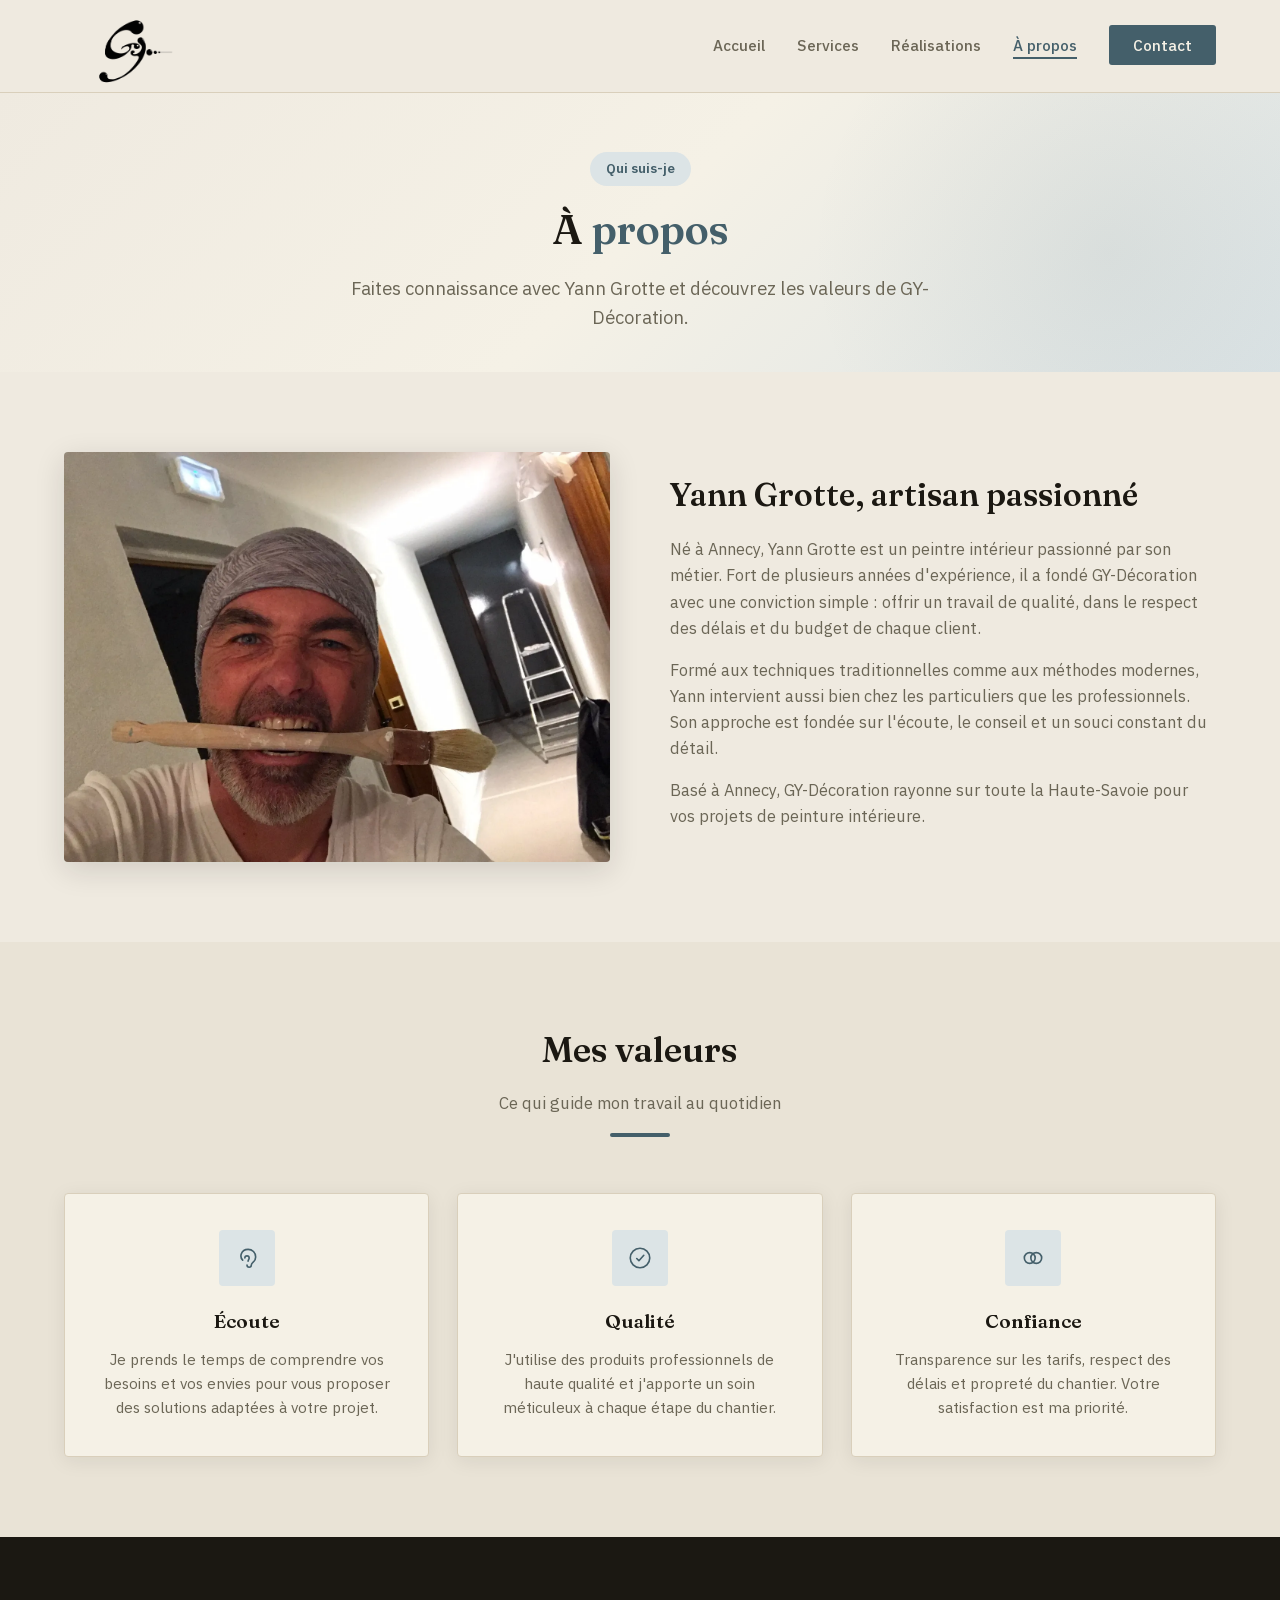
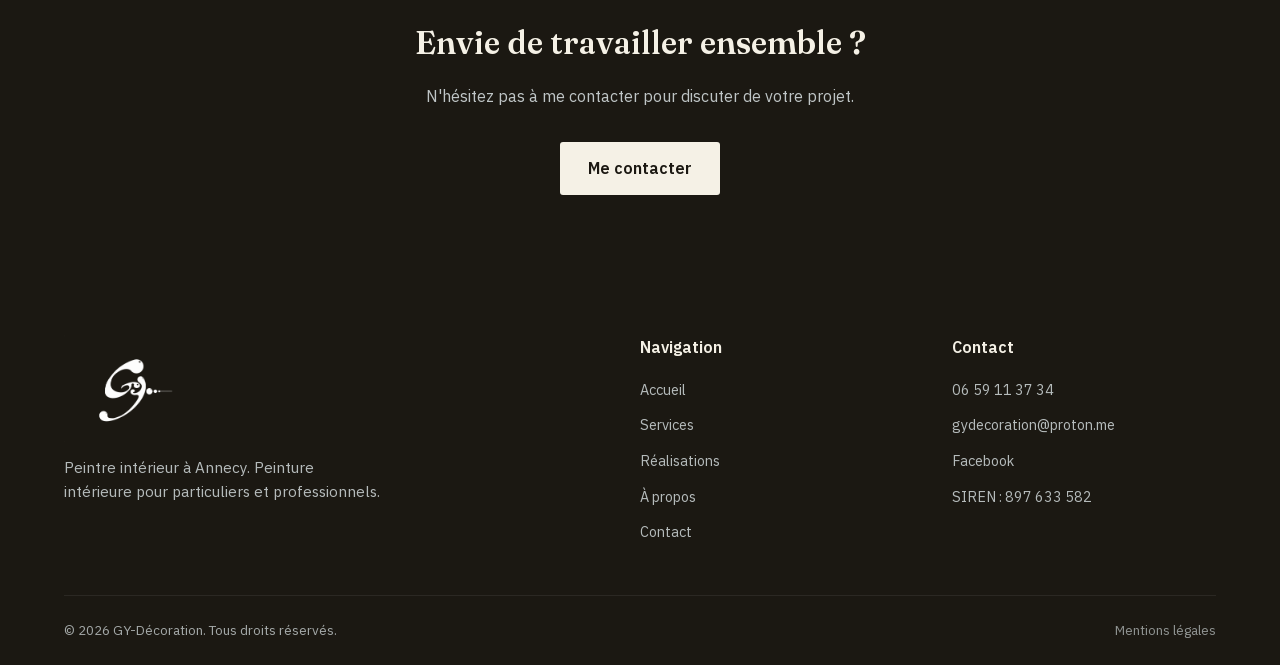
==== commit d4cdaa0e: "Applique les retours de Yann : passage au "je", adresse retirée, mentions légales complétées - "nous" ====
--- a/a-propos.html
+++ b/a-propos.html
@@ -50,7 +50,7 @@
     <!-- PAGE HEADER -->
     <section class="hero" style="padding: 60px 0 40px">
       <div class="container" style="display: block; text-align: center">
-        <span class="hero-badge">Qui sommes-nous</span>
+        <span class="hero-badge">Qui suis-je</span>
         <h1 style="font-size: 2.6rem">
           À <span class="highlight">propos</span>
         </h1>
@@ -85,7 +85,7 @@
               et un souci constant du détail.
             </p>
             <p>
-              Basé au 5 rue des Allobroges à Annecy, GY-Décoration rayonne sur
+              Basé à Annecy, GY-Décoration rayonne sur
               toute la Haute-Savoie pour vos projets de peinture intérieure.
             </p>
           </div>
@@ -97,8 +97,8 @@
     <section class="section section-alt">
       <div class="container">
         <div class="section-header">
-          <h2>Nos valeurs</h2>
-          <p>Ce qui guide notre travail au quotidien</p>
+          <h2>Mes valeurs</h2>
+          <p>Ce qui guide mon travail au quotidien</p>
           <div class="line"></div>
         </div>
         <div
@@ -108,7 +108,7 @@
             <div class="service-icon" style="margin: 0 auto 20px"><svg viewBox="0 0 24 24" fill="none" stroke="currentColor" stroke-width="1.5" stroke-linecap="round" stroke-linejoin="round" width="26" height="26"><path d="M8 14c-1.5-1.5-2-3.5-1.3-5.7C7.6 5.7 10 4 13 4c3.9 0 7 3.1 7 7 0 2.5-1.3 4-2.5 5-.8.7-1.5 1.3-1.5 2.5a2 2 0 0 1-4 0"/><path d="M10 12a2 2 0 1 1 4 0c0 1.2-1 1.8-1 3"/></svg></div>
             <h3>Écoute</h3>
             <p>
-              Nous prenons le temps de comprendre vos besoins et vos envies pour
+              Je prends le temps de comprendre vos besoins et vos envies pour
               vous proposer des solutions adaptées à votre projet.
             </p>
           </div>
@@ -116,8 +116,8 @@
             <div class="service-icon" style="margin: 0 auto 20px"><svg viewBox="0 0 24 24" fill="none" stroke="currentColor" stroke-width="1.5" stroke-linecap="round" stroke-linejoin="round" width="26" height="26"><circle cx="12" cy="12" r="9"/><path d="M9 12.5l2 2 4.5-5"/></svg></div>
             <h3>Qualité</h3>
             <p>
-              Nous utilisons des produits professionnels de haute qualité et
-              apportons un soin méticuleux à chaque étape du chantier.
+              J'utilise des produits professionnels de haute qualité et
+              j'apporte un soin méticuleux à chaque étape du chantier.
             </p>
           </div>
           <div class="service-card" style="text-align: center">
@@ -125,7 +125,7 @@
             <h3>Confiance</h3>
             <p>
               Transparence sur les tarifs, respect des délais et propreté du
-              chantier. Votre satisfaction est notre priorité.
+              chantier. Votre satisfaction est ma priorité.
             </p>
           </div>
         </div>
@@ -149,9 +149,9 @@
             margin-right: auto;
           "
         >
-          N'hésitez pas à nous contacter pour discuter de votre projet.
+          N'hésitez pas à me contacter pour discuter de votre projet.
         </p>
-        <a href="contact.html" class="btn btn-primary">Nous contacter</a>
+        <a href="contact.html" class="btn btn-primary">Me contacter</a>
       </div>
     </section>
 
@@ -183,11 +183,11 @@
             <ul>
               <li><a href="tel:0659113734">06 59 11 37 34</a></li>
               <li>
-                <a href="mailto:gydecoration@gmail.com"
-                  >gydecoration@gmail.com</a
+                <a href="mailto:gydecoration@proton.me"
+                  >gydecoration@proton.me</a
                 >
               </li>
-              <li><a href="#">5 rue des Allobroges, Annecy</a></li>
+              <li><a href="https://www.facebook.com/share/1DzJvKUKxQ/" target="_blank" rel="noopener">Facebook</a></li>
               <li><a href="#">SIREN : 897 633 582</a></li>
             </ul>
           </div>
--- a/css/style.css
+++ b/css/style.css
@@ -672,48 +672,9 @@
   background: var(--blue-900);
 }
 
-/* ===== CARTE (chargée au clic) ===== */
-.map-consent {
-  height: 100%;
-  display: flex;
-  flex-direction: column;
-  align-items: center;
-  justify-content: center;
-  gap: 8px;
-  padding: 20px;
-  text-align: center;
-  background: var(--gray-50);
-  color: var(--blue-700);
-}
-
-.map-consent p {
-  margin: 0;
-  color: var(--blue-900);
-  font-weight: 500;
-}
-
-.map-consent-btn {
-  padding: 8px 18px;
-  font-size: 0.9rem;
-}
-
-.map-consent small {
-  font-size: 0.75rem;
-  color: var(--gray-600);
-  max-width: 340px;
-}
-
-.map-consent small a,
 .form-rgpd a {
   color: var(--blue-700);
   text-decoration: underline;
-}
-
-.map-consent iframe {
-  border: 0;
-  display: block;
-  width: 100%;
-  height: 100%;
 }
 
 .form-rgpd {
@@ -865,118 +826,6 @@
   background: var(--blue-900);
   border-color: var(--blue-900);
   color: var(--white);
-}
-
-/* ===== AVANT / APRES ===== */
-.ba-grid {
-  display: grid;
-  grid-template-columns: repeat(2, 1fr);
-  gap: 32px;
-}
-
-.ba-grid-single {
-  grid-template-columns: 1fr;
-  max-width: 860px;
-  margin: 0 auto;
-}
-
-.ba-frame {
-  position: relative;
-  overflow: hidden;
-  border-radius: var(--radius);
-  box-shadow: var(--shadow-lg);
-  aspect-ratio: 4 / 3;
-  background: var(--gray-200);
-  user-select: none;
-}
-
-.ba-frame img {
-  position: absolute;
-  inset: 0;
-  width: 100%;
-  height: 100%;
-  object-fit: cover;
-  pointer-events: none;
-}
-
-.ba-before {
-  clip-path: inset(0 calc(100% - var(--pos)) 0 0);
-}
-
-.ba-handle {
-  position: absolute;
-  top: 0;
-  bottom: 0;
-  left: var(--pos);
-  width: 2px;
-  margin-left: -1px;
-  background: var(--white);
-  pointer-events: none;
-}
-
-.ba-handle::after {
-  content: '';
-  position: absolute;
-  top: 50%;
-  left: 50%;
-  width: 44px;
-  height: 44px;
-  transform: translate(-50%, -50%);
-  border-radius: 50%;
-  background: var(--white) url("data:image/svg+xml,%3Csvg xmlns='http://www.w3.org/2000/svg' viewBox='0 0 24 24' fill='none' stroke='%231b1812' stroke-width='1.6' stroke-linecap='round' stroke-linejoin='round'%3E%3Cpath d='M9 7l-5 5 5 5M15 7l5 5-5 5'/%3E%3C/svg%3E") center / 22px no-repeat;
-  box-shadow: 0 2px 10px rgba(27, 24, 18, 0.3);
-}
-
-.ba-range {
-  position: absolute;
-  inset: 0;
-  width: 100%;
-  height: 100%;
-  margin: 0;
-  opacity: 0;
-  cursor: ew-resize;
-  touch-action: pan-y;
-}
-
-.ba-range:focus-visible ~ .ba-handle::after,
-.ba-frame:has(.ba-range:focus-visible) .ba-handle::after {
-  outline: 3px solid var(--blue-500);
-  outline-offset: 2px;
-}
-
-.ba-tag {
-  position: absolute;
-  top: 14px;
-  padding: 4px 10px;
-  font-size: 0.75rem;
-  font-weight: 600;
-  letter-spacing: 0.08em;
-  text-transform: uppercase;
-  background: rgba(27, 24, 18, 0.72);
-  color: var(--white);
-  border-radius: 3px;
-  pointer-events: none;
-}
-
-.ba-tag-before {
-  left: 14px;
-}
-
-.ba-tag-after {
-  right: 14px;
-}
-
-.ba figcaption {
-  margin-top: 14px;
-  font-size: 0.95rem;
-  color: var(--gray-600);
-  text-align: center;
-}
-
-.ba figcaption strong {
-  font-family: 'Fraunces', serif;
-  font-weight: 600;
-  color: var(--blue-900);
 }
 
 /* ===== LIGHTBOX ===== */
@@ -1195,8 +1044,7 @@
     grid-template-columns: 1fr;
   }
 
-  .services-grid-4,
-  .ba-grid {
+  .services-grid-4 {
     grid-template-columns: 1fr;
   }
 
